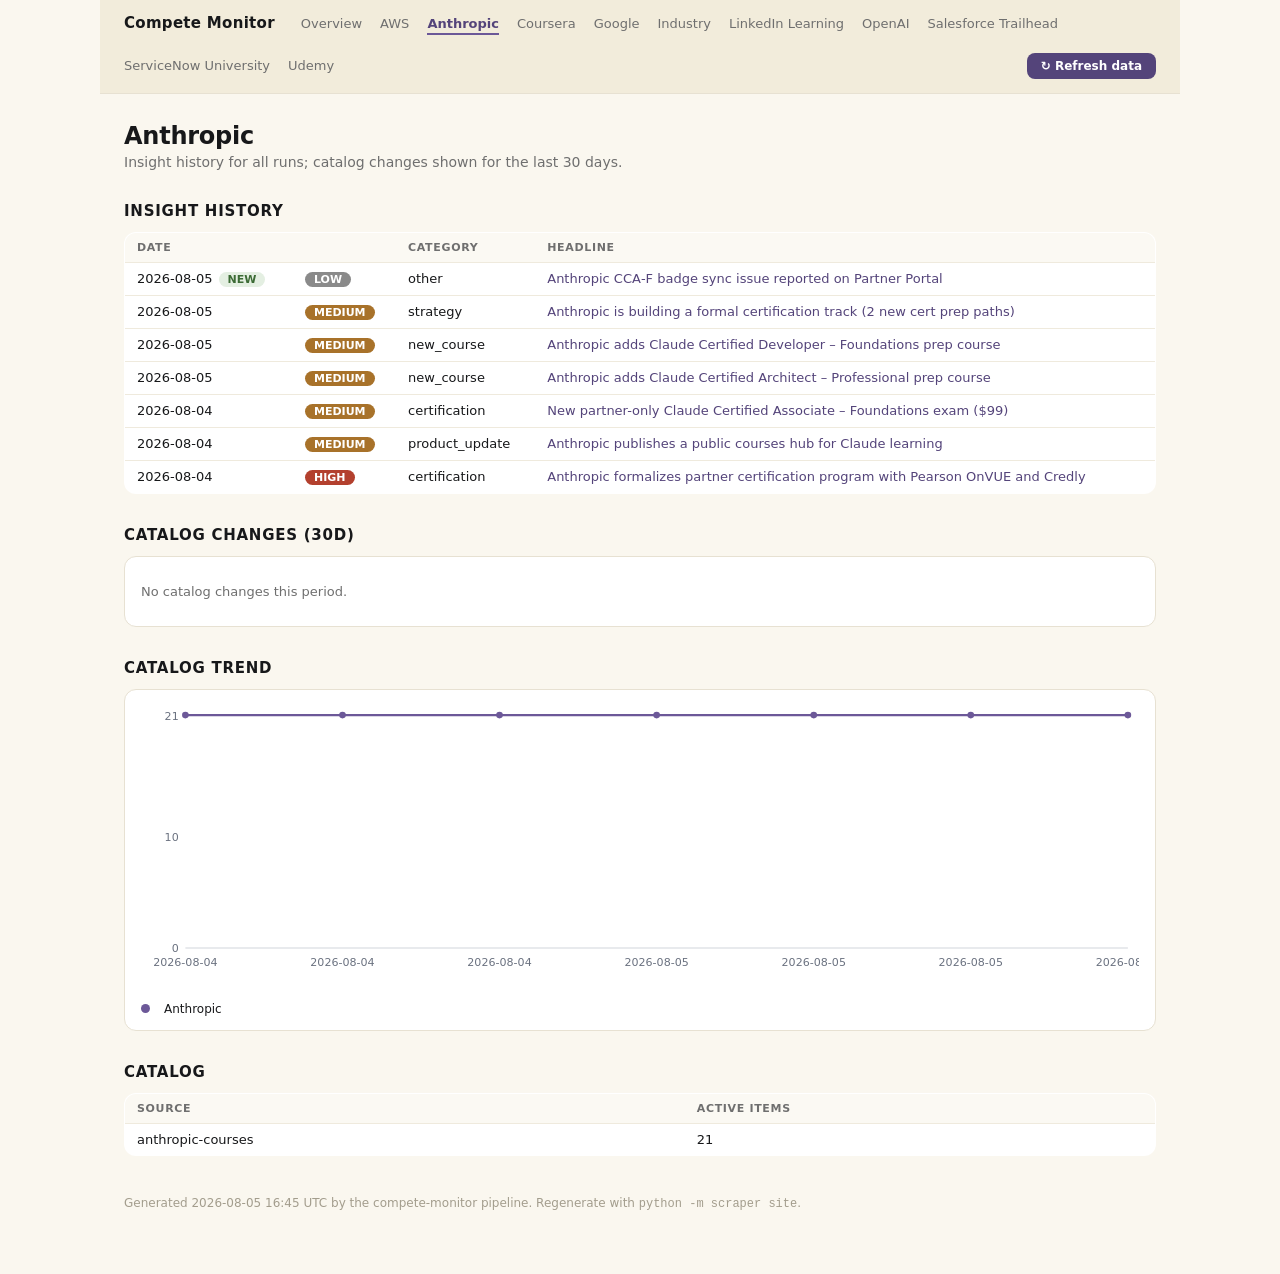
==== competitor-anthropic.html @ 308c20a5 "Dashboard update 2026-08-05T16:45Z" ====
<!doctype html>
<html lang="en">
<head>
<meta charset="utf-8">
<meta name="viewport" content="width=device-width, initial-scale=1">
<title>Anthropic — Compete Monitor</title>
<style>
  :root { color-scheme: light;
          --bg: #faf7ef; --band: #f2ecdb; --card: #ffffff;
          --line: #e7e1d2; --ink: #17181a; --muted: #6f6f6f;
          --teal: #6c5898; --teal-deep: #54447a; --teal-fill: #efecf6;
          --red: #b3402e; --amber: #a8722a; }
  * { box-sizing: border-box; }
  body { margin: 0; font-family: "Segoe UI", -apple-system, system-ui, sans-serif;
         background: var(--bg); color: var(--ink); }
  .wrap { max-width: 1080px; margin: 0 auto; padding: 0 24px 64px; }
  nav { background: var(--band); border-bottom: 1px solid var(--line);
        margin: 0 -24px 28px; padding: 14px 24px;
        display: flex; gap: 18px; flex-wrap: wrap; align-items: baseline; }
  nav .brand { color: var(--ink); font-weight: 700; font-size: 15px;
               letter-spacing: .02em; margin-right: 8px; text-decoration: none; }
  nav a { color: var(--muted); text-decoration: none; font-size: 13px; }
  nav a:hover { color: var(--teal-deep); }
  nav a.active { color: var(--teal-deep); border-bottom: 2px solid var(--teal);
                 padding-bottom: 2px; font-weight: 600; }
  nav .refresh { margin-left: auto; background: var(--teal-deep); color: #fff;
                 border: none; border-radius: 8px; padding: 6px 14px;
                 font-size: 12px; font-weight: 600; cursor: pointer;
                 text-decoration: none; }
  nav .refresh:hover { background: var(--teal); color: #fff; }
  nav button.refresh { font-family: inherit; }
  nav .refresh[disabled] { opacity: .75; cursor: default; }
  h1 { font-size: 24px; margin: 0 0 4px; letter-spacing: -.01em; }
  .sub { color: var(--muted); font-size: 14px; margin-bottom: 20px; }
  .summary { background: var(--card); border: 1px solid var(--line);
             border-left: 4px solid var(--teal); border-radius: 12px;
             padding: 14px 18px; font-size: 15px; line-height: 1.5; }
  .kpis { display: grid; grid-template-columns: repeat(auto-fit, minmax(150px,1fr));
          gap: 12px; margin: 20px 0 8px; }
  .kpi { background: var(--card); border: 1.5px solid var(--teal);
         border-radius: 12px; padding: 12px 16px; }
  .kpi .n { font-size: 24px; font-weight: 700; color: var(--teal);
            font-variant-numeric: tabular-nums; }
  .kpi .l { font-size: 11px; color: var(--muted); text-transform: uppercase;
            letter-spacing: .06em; }
  h2 { font-size: 15px; margin: 32px 0 12px; text-transform: uppercase;
       letter-spacing: .05em; }
  .cards { display: grid; grid-template-columns: repeat(auto-fill, minmax(320px,1fr));
           gap: 12px; }
  .card { background: var(--card); border: 1px solid var(--line);
          border-radius: 12px; padding: 14px 16px; }
  .card .meta { font-size: 12px; margin-bottom: 6px; }
  .badge { display: inline-block; border-radius: 10px; padding: 1px 9px;
           font-size: 11px; font-weight: 600; color: #fff; }
  .chip { display: inline-block; background: var(--teal-fill); border-radius: 10px;
          padding: 1px 9px; font-size: 11px; color: var(--teal-deep);
          margin-left: 6px; }
  .chip.new { background: #e4efe2; color: #3c6b35; font-weight: 700; }
  .card h3 { font-size: 15px; margin: 0 0 6px; }
  .card h3 a, td a, .comp-block a { color: var(--teal-deep); text-decoration: none; }
  .card p { font-size: 13px; color: #444; margin: 0; line-height: 1.45; }
  .card p + p { margin-top: 6px; }
  .card p strong { color: var(--ink); }
  .filters { display: flex; gap: 10px; flex-wrap: wrap; align-items: center;
             margin: 0 0 10px; font-size: 13px; }
  .filters select, .filters input { font: inherit; font-size: 13px;
             padding: 4px 8px; border: 1px solid var(--line);
             border-radius: 8px; background: var(--card); color: var(--ink); }
  .filters label { color: var(--muted); display: flex; gap: 6px;
                   align-items: center; }
  table { width: 100%; border-collapse: collapse; background: var(--card);
          border: 1px solid var(--line); border-radius: 12px; overflow: hidden;
          font-size: 13px; }
  th, td { text-align: left; padding: 8px 12px; border-bottom: 1px solid #efeadd;
           vertical-align: top; }
  th { background: #fbf9f3; font-size: 11px; color: var(--muted);
       text-transform: uppercase; letter-spacing: .06em; }
  tr:last-child td { border-bottom: none; }
  .comp-block { background: var(--card); border: 1px solid var(--line);
                border-radius: 12px; padding: 14px 16px; margin-bottom: 12px; }
  .comp-block h3 { margin: 0 0 8px; font-size: 15px; }
  .comp-block ul { margin: 6px 0; padding-left: 20px; font-size: 13px;
                   line-height: 1.6; }
  .muted { color: var(--muted); font-size: 13px; }
  .removed { color: var(--red); }
  .chart { background: var(--card); border: 1px solid var(--line);
           border-radius: 12px; padding: 14px 16px; margin-bottom: 12px; }
  .legend { font-size: 12px; margin-top: 6px; }
  .legend span { margin-right: 14px; }
  .dot { display: inline-block; width: 9px; height: 9px; border-radius: 5px;
         margin-right: 4px; }
  footer { margin-top: 40px; color: #a39d8d; font-size: 12px; }
</style>
</head>
<body>
<div class="wrap"><nav><a class="brand" href="index.html">Compete Monitor</a><a href="index.html">Overview</a><a href="competitor-aws.html">AWS</a><a href="competitor-anthropic.html" class="active">Anthropic</a><a href="competitor-coursera.html">Coursera</a><a href="competitor-google.html">Google</a><a href="competitor-industry.html">Industry</a><a href="competitor-linkedin-learning.html">LinkedIn Learning</a><a href="competitor-openai.html">OpenAI</a><a href="competitor-salesforce-trailhead.html">Salesforce Trailhead</a><a href="competitor-servicenow-university.html">ServiceNow University</a><a href="competitor-udemy.html">Udemy</a><a class="refresh" href="https://github.com/amyge0510/ASN-Compete-Dashboard/actions/workflows/monitor.yml" target="_blank" rel="noopener" title="Runs a fresh check (takes ~15 minutes); refresh this page afterwards">&#8635; Refresh data</a></nav>
<h1>Anthropic</h1><div class="sub">Insight history for all runs; catalog changes shown for the last 30 days.</div><h2>Insight history</h2><table><tr><th>Date</th><th></th><th>Category</th><th>Headline</th></tr><tr data-competitor="Anthropic" data-category="other" data-sig="low" data-date="2026-08-05"><td>2026-08-05<span class="chip new">NEW</span></td><td><span class="badge" style="background:#8a8a8a">LOW</span></td><td>other</td><td><a href="https://www.reddit.com/r/ClaudeAI/comments/1veldpi/ccaf_badge_available_but_certificatestatus_not/">Anthropic CCA‑F badge sync issue reported on Partner Portal</a></td></tr><tr data-competitor="Anthropic" data-category="strategy" data-sig="medium" data-date="2026-08-05"><td>2026-08-05</td><td><span class="badge" style="background:#a8722a">MEDIUM</span></td><td>strategy</td><td><a href="https://anthropic-partners.skilljar.com/">Anthropic is building a formal certification track (2 new cert prep paths)</a></td></tr><tr data-competitor="Anthropic" data-category="new_course" data-sig="medium" data-date="2026-08-05"><td>2026-08-05</td><td><span class="badge" style="background:#a8722a">MEDIUM</span></td><td>new_course</td><td><a href="https://anthropic-partners.skilljar.com/path/claude-certified-developer-foundations">Anthropic adds Claude Certified Developer – Foundations prep course</a></td></tr><tr data-competitor="Anthropic" data-category="new_course" data-sig="medium" data-date="2026-08-05"><td>2026-08-05</td><td><span class="badge" style="background:#a8722a">MEDIUM</span></td><td>new_course</td><td><a href="https://anthropic-partners.skilljar.com/path/claude-certified-architect-professional">Anthropic adds Claude Certified Architect – Professional prep course</a></td></tr><tr data-competitor="Anthropic" data-category="certification" data-sig="medium" data-date="2026-08-04"><td>2026-08-04</td><td><span class="badge" style="background:#a8722a">MEDIUM</span></td><td>certification</td><td><a href="https://anthropic-partners.skilljar.com/claude-certified-associate-foundations-certification">New partner-only Claude Certified Associate – Foundations exam ($99)</a></td></tr><tr data-competitor="Anthropic" data-category="product_update" data-sig="medium" data-date="2026-08-04"><td>2026-08-04</td><td><span class="badge" style="background:#a8722a">MEDIUM</span></td><td>product_update</td><td><a href="https://claude.com/resources/courses">Anthropic publishes a public courses hub for Claude learning</a></td></tr><tr data-competitor="Anthropic" data-category="certification" data-sig="high" data-date="2026-08-04"><td>2026-08-04</td><td><span class="badge" style="background:#b3402e">HIGH</span></td><td>certification</td><td><a href="https://anthropic-partners.skilljar.com/page/faq-certifications">Anthropic formalizes partner certification program with Pearson OnVUE and Credly</a></td></tr></table><h2>Catalog changes (30d)</h2><div class="comp-block"><p class="muted">No catalog changes this period.</p></div><h2>Catalog trend</h2><div class="chart"><svg viewBox="0 0 900 260" width="100%" role="img"><line x1="40" y1="220" x2="890" y2="220" stroke="#d1d5db"/><text x="34" y="224.0" font-size="10" fill="#6b7280" text-anchor="end">0</text><text x="34" y="124.0" font-size="10" fill="#6b7280" text-anchor="end">10</text><text x="34" y="14.0" font-size="10" fill="#6b7280" text-anchor="end">21</text><polyline points="40.0,10.0 181.7,10.0 323.3,10.0 465.0,10.0 606.7,10.0 748.3,10.0 890.0,10.0" fill="none" stroke="#6c5898" stroke-width="2"/><circle cx="40.0" cy="10.0" r="3" fill="#6c5898"/><circle cx="181.7" cy="10.0" r="3" fill="#6c5898"/><circle cx="323.3" cy="10.0" r="3" fill="#6c5898"/><circle cx="465.0" cy="10.0" r="3" fill="#6c5898"/><circle cx="606.7" cy="10.0" r="3" fill="#6c5898"/><circle cx="748.3" cy="10.0" r="3" fill="#6c5898"/><circle cx="890.0" cy="10.0" r="3" fill="#6c5898"/><text x="40.0" y="236" font-size="10" fill="#6b7280" text-anchor="middle">2026-08-04</text><text x="181.7" y="236" font-size="10" fill="#6b7280" text-anchor="middle">2026-08-04</text><text x="323.3" y="236" font-size="10" fill="#6b7280" text-anchor="middle">2026-08-04</text><text x="465.0" y="236" font-size="10" fill="#6b7280" text-anchor="middle">2026-08-05</text><text x="606.7" y="236" font-size="10" fill="#6b7280" text-anchor="middle">2026-08-05</text><text x="748.3" y="236" font-size="10" fill="#6b7280" text-anchor="middle">2026-08-05</text><text x="890.0" y="236" font-size="10" fill="#6b7280" text-anchor="middle">2026-08-05</text></svg><div class="legend"><span><span class="dot" style="background:#6c5898"></span>Anthropic</span></div></div><h2>Catalog</h2><table><tr><th>Source</th><th>Active items</th></tr><tr><td>anthropic-courses</td><td>21</td></tr></table>
<footer>Generated 2026-08-05 16:45 UTC by the compete-monitor pipeline. Regenerate with <code>python -m scraper site</code>.</footer></div>
</body>
</html>
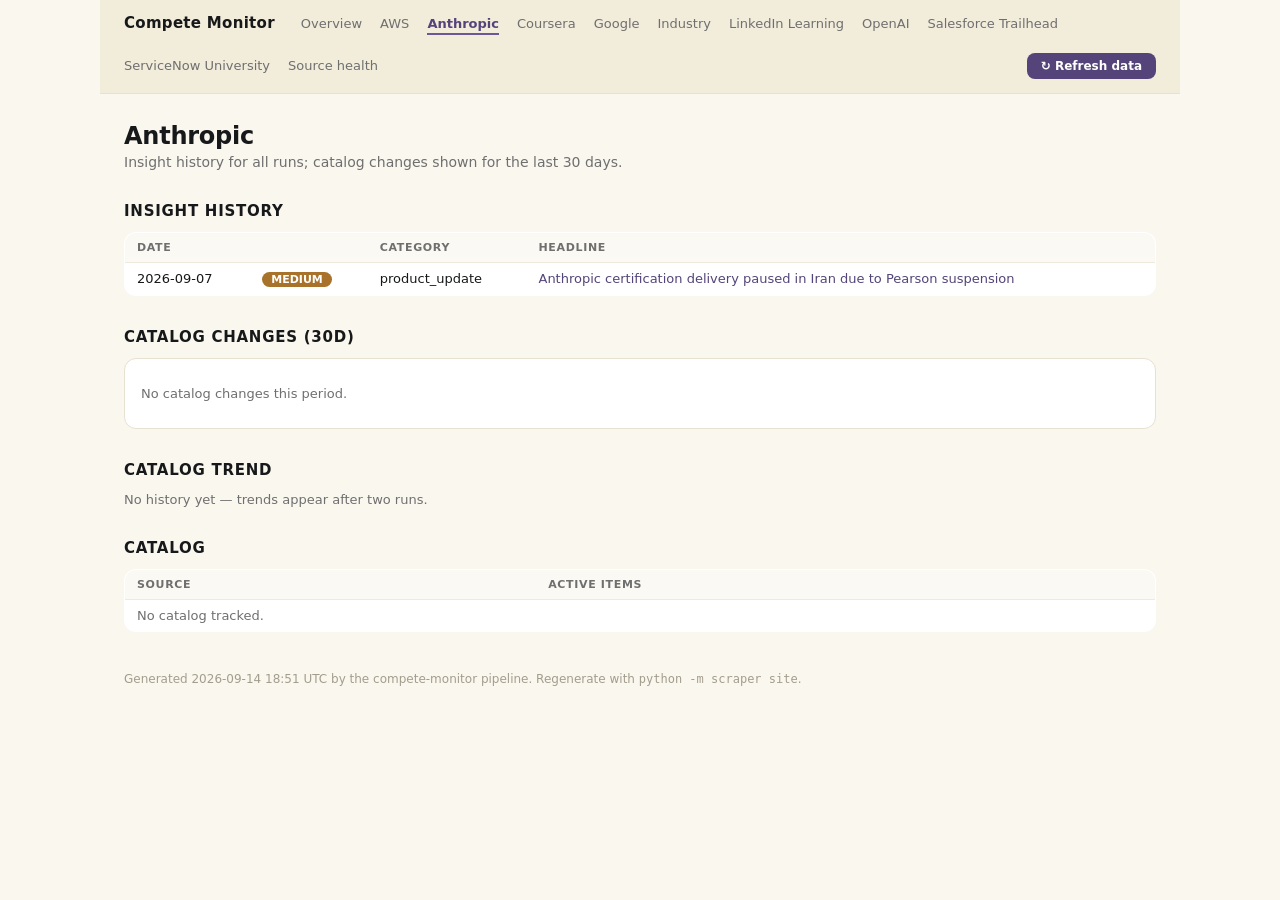
==== commit 554260fa: "Dashboard update 2026-09-14T18:51Z" ====
--- a/competitor-anthropic.html
+++ b/competitor-anthropic.html
@@ -93,8 +93,8 @@
 </style>
 </head>
 <body>
-<div class="wrap"><nav><a class="brand" href="index.html">Compete Monitor</a><a href="index.html">Overview</a><a href="competitor-aws.html">AWS</a><a href="competitor-anthropic.html" class="active">Anthropic</a><a href="competitor-coursera.html">Coursera</a><a href="competitor-google.html">Google</a><a href="competitor-industry.html">Industry</a><a href="competitor-linkedin-learning.html">LinkedIn Learning</a><a href="competitor-openai.html">OpenAI</a><a href="competitor-salesforce-trailhead.html">Salesforce Trailhead</a><a href="competitor-servicenow-university.html">ServiceNow University</a><a href="competitor-udemy.html">Udemy</a><a class="refresh" href="https://github.com/amyge0510/ASN-Compete-Dashboard/actions/workflows/monitor.yml" target="_blank" rel="noopener" title="Runs a fresh check (takes ~15 minutes); refresh this page afterwards">&#8635; Refresh data</a></nav>
-<h1>Anthropic</h1><div class="sub">Insight history for all runs; catalog changes shown for the last 30 days.</div><h2>Insight history</h2><table><tr><th>Date</th><th></th><th>Category</th><th>Headline</th></tr><tr data-competitor="Anthropic" data-category="other" data-sig="low" data-date="2026-08-05"><td>2026-08-05<span class="chip new">NEW</span></td><td><span class="badge" style="background:#8a8a8a">LOW</span></td><td>other</td><td><a href="https://www.reddit.com/r/ClaudeAI/comments/1veldpi/ccaf_badge_available_but_certificatestatus_not/">Anthropic CCA‑F badge sync issue reported on Partner Portal</a></td></tr><tr data-competitor="Anthropic" data-category="strategy" data-sig="medium" data-date="2026-08-05"><td>2026-08-05</td><td><span class="badge" style="background:#a8722a">MEDIUM</span></td><td>strategy</td><td><a href="https://anthropic-partners.skilljar.com/">Anthropic is building a formal certification track (2 new cert prep paths)</a></td></tr><tr data-competitor="Anthropic" data-category="new_course" data-sig="medium" data-date="2026-08-05"><td>2026-08-05</td><td><span class="badge" style="background:#a8722a">MEDIUM</span></td><td>new_course</td><td><a href="https://anthropic-partners.skilljar.com/path/claude-certified-developer-foundations">Anthropic adds Claude Certified Developer – Foundations prep course</a></td></tr><tr data-competitor="Anthropic" data-category="new_course" data-sig="medium" data-date="2026-08-05"><td>2026-08-05</td><td><span class="badge" style="background:#a8722a">MEDIUM</span></td><td>new_course</td><td><a href="https://anthropic-partners.skilljar.com/path/claude-certified-architect-professional">Anthropic adds Claude Certified Architect – Professional prep course</a></td></tr><tr data-competitor="Anthropic" data-category="certification" data-sig="medium" data-date="2026-08-04"><td>2026-08-04</td><td><span class="badge" style="background:#a8722a">MEDIUM</span></td><td>certification</td><td><a href="https://anthropic-partners.skilljar.com/claude-certified-associate-foundations-certification">New partner-only Claude Certified Associate – Foundations exam ($99)</a></td></tr><tr data-competitor="Anthropic" data-category="product_update" data-sig="medium" data-date="2026-08-04"><td>2026-08-04</td><td><span class="badge" style="background:#a8722a">MEDIUM</span></td><td>product_update</td><td><a href="https://claude.com/resources/courses">Anthropic publishes a public courses hub for Claude learning</a></td></tr><tr data-competitor="Anthropic" data-category="certification" data-sig="high" data-date="2026-08-04"><td>2026-08-04</td><td><span class="badge" style="background:#b3402e">HIGH</span></td><td>certification</td><td><a href="https://anthropic-partners.skilljar.com/page/faq-certifications">Anthropic formalizes partner certification program with Pearson OnVUE and Credly</a></td></tr></table><h2>Catalog changes (30d)</h2><div class="comp-block"><p class="muted">No catalog changes this period.</p></div><h2>Catalog trend</h2><div class="chart"><svg viewBox="0 0 900 260" width="100%" role="img"><line x1="40" y1="220" x2="890" y2="220" stroke="#d1d5db"/><text x="34" y="224.0" font-size="10" fill="#6b7280" text-anchor="end">0</text><text x="34" y="124.0" font-size="10" fill="#6b7280" text-anchor="end">10</text><text x="34" y="14.0" font-size="10" fill="#6b7280" text-anchor="end">21</text><polyline points="40.0,10.0 181.7,10.0 323.3,10.0 465.0,10.0 606.7,10.0 748.3,10.0 890.0,10.0" fill="none" stroke="#6c5898" stroke-width="2"/><circle cx="40.0" cy="10.0" r="3" fill="#6c5898"/><circle cx="181.7" cy="10.0" r="3" fill="#6c5898"/><circle cx="323.3" cy="10.0" r="3" fill="#6c5898"/><circle cx="465.0" cy="10.0" r="3" fill="#6c5898"/><circle cx="606.7" cy="10.0" r="3" fill="#6c5898"/><circle cx="748.3" cy="10.0" r="3" fill="#6c5898"/><circle cx="890.0" cy="10.0" r="3" fill="#6c5898"/><text x="40.0" y="236" font-size="10" fill="#6b7280" text-anchor="middle">2026-08-04</text><text x="181.7" y="236" font-size="10" fill="#6b7280" text-anchor="middle">2026-08-04</text><text x="323.3" y="236" font-size="10" fill="#6b7280" text-anchor="middle">2026-08-04</text><text x="465.0" y="236" font-size="10" fill="#6b7280" text-anchor="middle">2026-08-05</text><text x="606.7" y="236" font-size="10" fill="#6b7280" text-anchor="middle">2026-08-05</text><text x="748.3" y="236" font-size="10" fill="#6b7280" text-anchor="middle">2026-08-05</text><text x="890.0" y="236" font-size="10" fill="#6b7280" text-anchor="middle">2026-08-05</text></svg><div class="legend"><span><span class="dot" style="background:#6c5898"></span>Anthropic</span></div></div><h2>Catalog</h2><table><tr><th>Source</th><th>Active items</th></tr><tr><td>anthropic-courses</td><td>21</td></tr></table>
-<footer>Generated 2026-08-05 16:45 UTC by the compete-monitor pipeline. Regenerate with <code>python -m scraper site</code>.</footer></div>
+<div class="wrap"><nav><a class="brand" href="index.html">Compete Monitor</a><a href="index.html">Overview</a><a href="competitor-aws.html">AWS</a><a href="competitor-anthropic.html" class="active">Anthropic</a><a href="competitor-coursera.html">Coursera</a><a href="competitor-google.html">Google</a><a href="competitor-industry.html">Industry</a><a href="competitor-linkedin-learning.html">LinkedIn Learning</a><a href="competitor-openai.html">OpenAI</a><a href="competitor-salesforce-trailhead.html">Salesforce Trailhead</a><a href="competitor-servicenow-university.html">ServiceNow University</a><a href="sources.html">Source health</a><a class="refresh" href="https://github.com/amyge0510/ASN-Compete-Dashboard/actions/workflows/monitor.yml" target="_blank" rel="noopener" title="Runs a fresh check (takes ~15 minutes); refresh this page afterwards">&#8635; Refresh data</a></nav>
+<h1>Anthropic</h1><div class="sub">Insight history for all runs; catalog changes shown for the last 30 days.</div><h2>Insight history</h2><table><tr><th>Date</th><th></th><th>Category</th><th>Headline</th></tr><tr data-competitor="Anthropic" data-category="product_update" data-sig="medium" data-date="2026-09-07"><td>2026-09-07</td><td><span class="badge" style="background:#a8722a">MEDIUM</span></td><td>product_update</td><td><a href="https://anthropic-partners.skilljar.com/page/faq-certifications">Anthropic certification delivery paused in Iran due to Pearson suspension</a></td></tr></table><h2>Catalog changes (30d)</h2><div class="comp-block"><p class="muted">No catalog changes this period.</p></div><h2>Catalog trend</h2><p class="muted">No history yet — trends appear after two runs.</p><h2>Catalog</h2><table><tr><th>Source</th><th>Active items</th></tr><tr><td colspan="2" class="muted">No catalog tracked.</td></tr></table>
+<footer>Generated 2026-09-14 18:51 UTC by the compete-monitor pipeline. Regenerate with <code>python -m scraper site</code>.</footer></div>
 </body>
 </html>
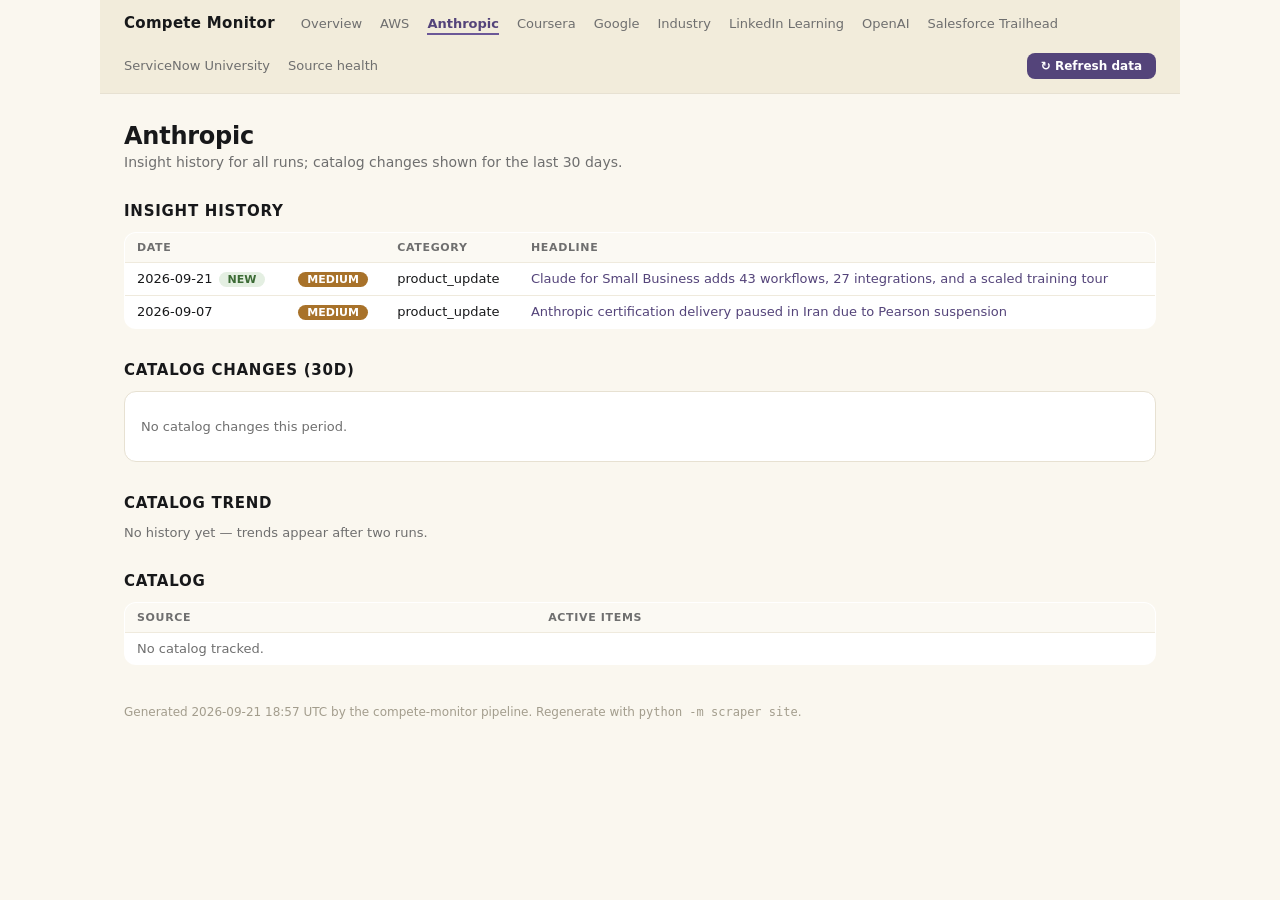
==== commit 2d4d2520: "Dashboard update 2026-09-21T18:57Z" ====
--- a/competitor-anthropic.html
+++ b/competitor-anthropic.html
@@ -94,7 +94,7 @@
 </head>
 <body>
 <div class="wrap"><nav><a class="brand" href="index.html">Compete Monitor</a><a href="index.html">Overview</a><a href="competitor-aws.html">AWS</a><a href="competitor-anthropic.html" class="active">Anthropic</a><a href="competitor-coursera.html">Coursera</a><a href="competitor-google.html">Google</a><a href="competitor-industry.html">Industry</a><a href="competitor-linkedin-learning.html">LinkedIn Learning</a><a href="competitor-openai.html">OpenAI</a><a href="competitor-salesforce-trailhead.html">Salesforce Trailhead</a><a href="competitor-servicenow-university.html">ServiceNow University</a><a href="sources.html">Source health</a><a class="refresh" href="https://github.com/amyge0510/ASN-Compete-Dashboard/actions/workflows/monitor.yml" target="_blank" rel="noopener" title="Runs a fresh check (takes ~15 minutes); refresh this page afterwards">&#8635; Refresh data</a></nav>
-<h1>Anthropic</h1><div class="sub">Insight history for all runs; catalog changes shown for the last 30 days.</div><h2>Insight history</h2><table><tr><th>Date</th><th></th><th>Category</th><th>Headline</th></tr><tr data-competitor="Anthropic" data-category="product_update" data-sig="medium" data-date="2026-09-07"><td>2026-09-07</td><td><span class="badge" style="background:#a8722a">MEDIUM</span></td><td>product_update</td><td><a href="https://anthropic-partners.skilljar.com/page/faq-certifications">Anthropic certification delivery paused in Iran due to Pearson suspension</a></td></tr></table><h2>Catalog changes (30d)</h2><div class="comp-block"><p class="muted">No catalog changes this period.</p></div><h2>Catalog trend</h2><p class="muted">No history yet — trends appear after two runs.</p><h2>Catalog</h2><table><tr><th>Source</th><th>Active items</th></tr><tr><td colspan="2" class="muted">No catalog tracked.</td></tr></table>
-<footer>Generated 2026-09-14 18:51 UTC by the compete-monitor pipeline. Regenerate with <code>python -m scraper site</code>.</footer></div>
+<h1>Anthropic</h1><div class="sub">Insight history for all runs; catalog changes shown for the last 30 days.</div><h2>Insight history</h2><table><tr><th>Date</th><th></th><th>Category</th><th>Headline</th></tr><tr data-competitor="Anthropic" data-category="product_update" data-sig="medium" data-date="2026-09-21"><td>2026-09-21<span class="chip new">NEW</span></td><td><span class="badge" style="background:#a8722a">MEDIUM</span></td><td>product_update</td><td><a href="https://claude.com/blog/claude-for-small-business-launches-new-workflows-integrations-and-training-programs">Claude for Small Business adds 43 workflows, 27 integrations, and a scaled training tour</a></td></tr><tr data-competitor="Anthropic" data-category="product_update" data-sig="medium" data-date="2026-09-07"><td>2026-09-07</td><td><span class="badge" style="background:#a8722a">MEDIUM</span></td><td>product_update</td><td><a href="https://anthropic-partners.skilljar.com/page/faq-certifications">Anthropic certification delivery paused in Iran due to Pearson suspension</a></td></tr></table><h2>Catalog changes (30d)</h2><div class="comp-block"><p class="muted">No catalog changes this period.</p></div><h2>Catalog trend</h2><p class="muted">No history yet — trends appear after two runs.</p><h2>Catalog</h2><table><tr><th>Source</th><th>Active items</th></tr><tr><td colspan="2" class="muted">No catalog tracked.</td></tr></table>
+<footer>Generated 2026-09-21 18:57 UTC by the compete-monitor pipeline. Regenerate with <code>python -m scraper site</code>.</footer></div>
 </body>
 </html>
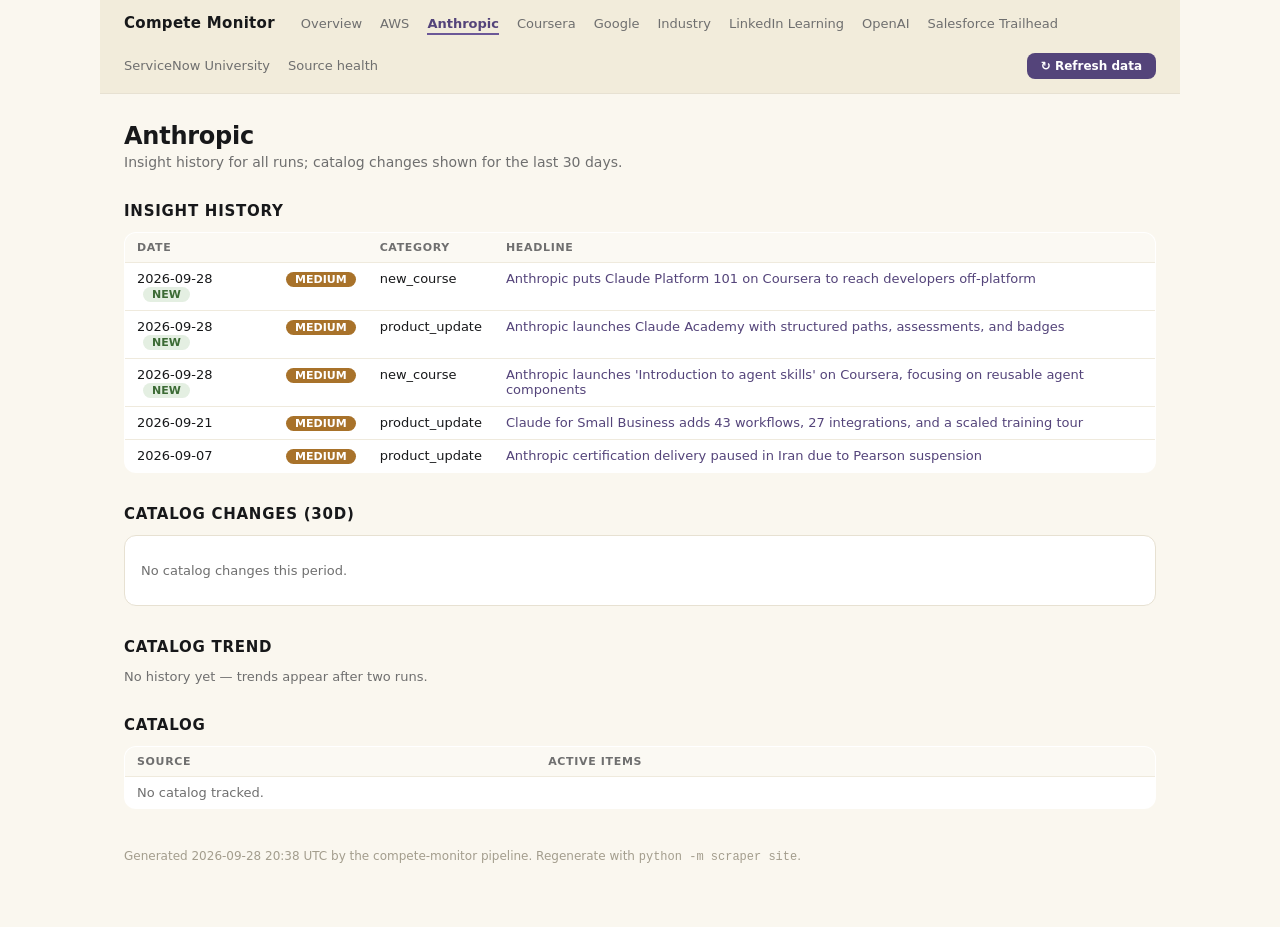
==== commit 2920d0a2: "Dashboard update 2026-09-28T20:38Z" ====
--- a/competitor-anthropic.html
+++ b/competitor-anthropic.html
@@ -94,7 +94,7 @@
 </head>
 <body>
 <div class="wrap"><nav><a class="brand" href="index.html">Compete Monitor</a><a href="index.html">Overview</a><a href="competitor-aws.html">AWS</a><a href="competitor-anthropic.html" class="active">Anthropic</a><a href="competitor-coursera.html">Coursera</a><a href="competitor-google.html">Google</a><a href="competitor-industry.html">Industry</a><a href="competitor-linkedin-learning.html">LinkedIn Learning</a><a href="competitor-openai.html">OpenAI</a><a href="competitor-salesforce-trailhead.html">Salesforce Trailhead</a><a href="competitor-servicenow-university.html">ServiceNow University</a><a href="sources.html">Source health</a><a class="refresh" href="https://github.com/amyge0510/ASN-Compete-Dashboard/actions/workflows/monitor.yml" target="_blank" rel="noopener" title="Runs a fresh check (takes ~15 minutes); refresh this page afterwards">&#8635; Refresh data</a></nav>
-<h1>Anthropic</h1><div class="sub">Insight history for all runs; catalog changes shown for the last 30 days.</div><h2>Insight history</h2><table><tr><th>Date</th><th></th><th>Category</th><th>Headline</th></tr><tr data-competitor="Anthropic" data-category="product_update" data-sig="medium" data-date="2026-09-21"><td>2026-09-21<span class="chip new">NEW</span></td><td><span class="badge" style="background:#a8722a">MEDIUM</span></td><td>product_update</td><td><a href="https://claude.com/blog/claude-for-small-business-launches-new-workflows-integrations-and-training-programs">Claude for Small Business adds 43 workflows, 27 integrations, and a scaled training tour</a></td></tr><tr data-competitor="Anthropic" data-category="product_update" data-sig="medium" data-date="2026-09-07"><td>2026-09-07</td><td><span class="badge" style="background:#a8722a">MEDIUM</span></td><td>product_update</td><td><a href="https://anthropic-partners.skilljar.com/page/faq-certifications">Anthropic certification delivery paused in Iran due to Pearson suspension</a></td></tr></table><h2>Catalog changes (30d)</h2><div class="comp-block"><p class="muted">No catalog changes this period.</p></div><h2>Catalog trend</h2><p class="muted">No history yet — trends appear after two runs.</p><h2>Catalog</h2><table><tr><th>Source</th><th>Active items</th></tr><tr><td colspan="2" class="muted">No catalog tracked.</td></tr></table>
-<footer>Generated 2026-09-21 18:57 UTC by the compete-monitor pipeline. Regenerate with <code>python -m scraper site</code>.</footer></div>
+<h1>Anthropic</h1><div class="sub">Insight history for all runs; catalog changes shown for the last 30 days.</div><h2>Insight history</h2><table><tr><th>Date</th><th></th><th>Category</th><th>Headline</th></tr><tr data-competitor="Anthropic" data-category="new_course" data-sig="medium" data-date="2026-09-28"><td>2026-09-28<span class="chip new">NEW</span></td><td><span class="badge" style="background:#a8722a">MEDIUM</span></td><td>new_course</td><td><a href="https://www.coursera.org/learn/claude-platform-101">Anthropic puts Claude Platform 101 on Coursera to reach developers off‑platform</a></td></tr><tr data-competitor="Anthropic" data-category="product_update" data-sig="medium" data-date="2026-09-28"><td>2026-09-28<span class="chip new">NEW</span></td><td><span class="badge" style="background:#a8722a">MEDIUM</span></td><td>product_update</td><td><a href="https://academy.claude.com/courses">Anthropic launches Claude Academy with structured paths, assessments, and badges</a></td></tr><tr data-competitor="Anthropic" data-category="new_course" data-sig="medium" data-date="2026-09-28"><td>2026-09-28<span class="chip new">NEW</span></td><td><span class="badge" style="background:#a8722a">MEDIUM</span></td><td>new_course</td><td><a href="https://www.coursera.org/learn/introduction-to-agent-skills">Anthropic launches &#x27;Introduction to agent skills&#x27; on Coursera, focusing on reusable agent components</a></td></tr><tr data-competitor="Anthropic" data-category="product_update" data-sig="medium" data-date="2026-09-21"><td>2026-09-21</td><td><span class="badge" style="background:#a8722a">MEDIUM</span></td><td>product_update</td><td><a href="https://claude.com/blog/claude-for-small-business-launches-new-workflows-integrations-and-training-programs">Claude for Small Business adds 43 workflows, 27 integrations, and a scaled training tour</a></td></tr><tr data-competitor="Anthropic" data-category="product_update" data-sig="medium" data-date="2026-09-07"><td>2026-09-07</td><td><span class="badge" style="background:#a8722a">MEDIUM</span></td><td>product_update</td><td><a href="https://anthropic-partners.skilljar.com/page/faq-certifications">Anthropic certification delivery paused in Iran due to Pearson suspension</a></td></tr></table><h2>Catalog changes (30d)</h2><div class="comp-block"><p class="muted">No catalog changes this period.</p></div><h2>Catalog trend</h2><p class="muted">No history yet — trends appear after two runs.</p><h2>Catalog</h2><table><tr><th>Source</th><th>Active items</th></tr><tr><td colspan="2" class="muted">No catalog tracked.</td></tr></table>
+<footer>Generated 2026-09-28 20:38 UTC by the compete-monitor pipeline. Regenerate with <code>python -m scraper site</code>.</footer></div>
 </body>
 </html>
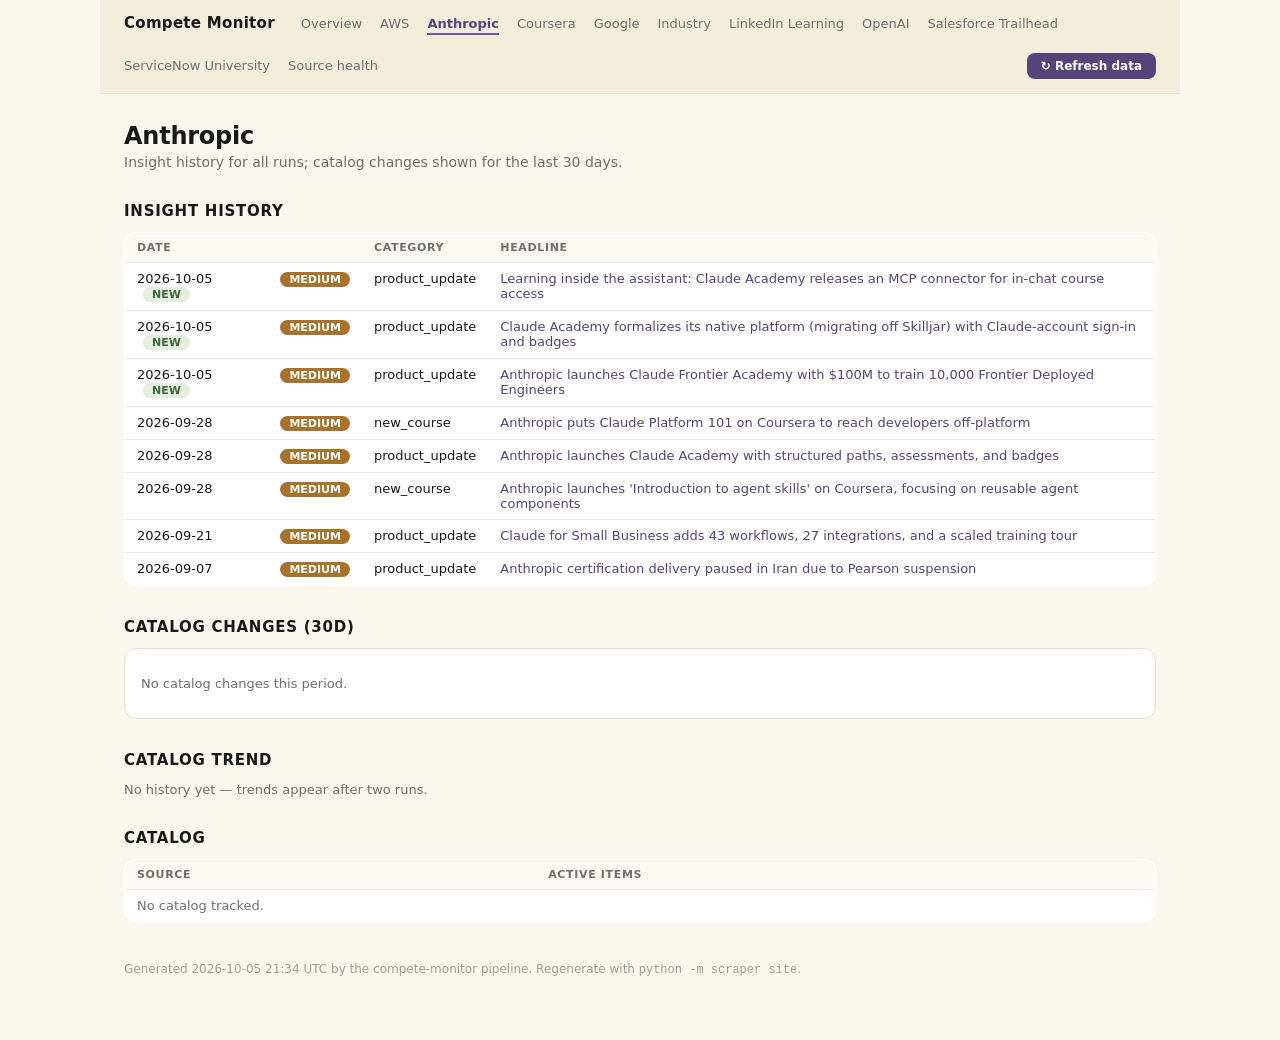
==== commit fd801922: "Dashboard update 2026-10-05T21:35Z" ====
--- a/competitor-anthropic.html
+++ b/competitor-anthropic.html
@@ -94,7 +94,7 @@
 </head>
 <body>
 <div class="wrap"><nav><a class="brand" href="index.html">Compete Monitor</a><a href="index.html">Overview</a><a href="competitor-aws.html">AWS</a><a href="competitor-anthropic.html" class="active">Anthropic</a><a href="competitor-coursera.html">Coursera</a><a href="competitor-google.html">Google</a><a href="competitor-industry.html">Industry</a><a href="competitor-linkedin-learning.html">LinkedIn Learning</a><a href="competitor-openai.html">OpenAI</a><a href="competitor-salesforce-trailhead.html">Salesforce Trailhead</a><a href="competitor-servicenow-university.html">ServiceNow University</a><a href="sources.html">Source health</a><a class="refresh" href="https://github.com/amyge0510/ASN-Compete-Dashboard/actions/workflows/monitor.yml" target="_blank" rel="noopener" title="Runs a fresh check (takes ~15 minutes); refresh this page afterwards">&#8635; Refresh data</a></nav>
-<h1>Anthropic</h1><div class="sub">Insight history for all runs; catalog changes shown for the last 30 days.</div><h2>Insight history</h2><table><tr><th>Date</th><th></th><th>Category</th><th>Headline</th></tr><tr data-competitor="Anthropic" data-category="new_course" data-sig="medium" data-date="2026-09-28"><td>2026-09-28<span class="chip new">NEW</span></td><td><span class="badge" style="background:#a8722a">MEDIUM</span></td><td>new_course</td><td><a href="https://www.coursera.org/learn/claude-platform-101">Anthropic puts Claude Platform 101 on Coursera to reach developers off‑platform</a></td></tr><tr data-competitor="Anthropic" data-category="product_update" data-sig="medium" data-date="2026-09-28"><td>2026-09-28<span class="chip new">NEW</span></td><td><span class="badge" style="background:#a8722a">MEDIUM</span></td><td>product_update</td><td><a href="https://academy.claude.com/courses">Anthropic launches Claude Academy with structured paths, assessments, and badges</a></td></tr><tr data-competitor="Anthropic" data-category="new_course" data-sig="medium" data-date="2026-09-28"><td>2026-09-28<span class="chip new">NEW</span></td><td><span class="badge" style="background:#a8722a">MEDIUM</span></td><td>new_course</td><td><a href="https://www.coursera.org/learn/introduction-to-agent-skills">Anthropic launches &#x27;Introduction to agent skills&#x27; on Coursera, focusing on reusable agent components</a></td></tr><tr data-competitor="Anthropic" data-category="product_update" data-sig="medium" data-date="2026-09-21"><td>2026-09-21</td><td><span class="badge" style="background:#a8722a">MEDIUM</span></td><td>product_update</td><td><a href="https://claude.com/blog/claude-for-small-business-launches-new-workflows-integrations-and-training-programs">Claude for Small Business adds 43 workflows, 27 integrations, and a scaled training tour</a></td></tr><tr data-competitor="Anthropic" data-category="product_update" data-sig="medium" data-date="2026-09-07"><td>2026-09-07</td><td><span class="badge" style="background:#a8722a">MEDIUM</span></td><td>product_update</td><td><a href="https://anthropic-partners.skilljar.com/page/faq-certifications">Anthropic certification delivery paused in Iran due to Pearson suspension</a></td></tr></table><h2>Catalog changes (30d)</h2><div class="comp-block"><p class="muted">No catalog changes this period.</p></div><h2>Catalog trend</h2><p class="muted">No history yet — trends appear after two runs.</p><h2>Catalog</h2><table><tr><th>Source</th><th>Active items</th></tr><tr><td colspan="2" class="muted">No catalog tracked.</td></tr></table>
-<footer>Generated 2026-09-28 20:38 UTC by the compete-monitor pipeline. Regenerate with <code>python -m scraper site</code>.</footer></div>
+<h1>Anthropic</h1><div class="sub">Insight history for all runs; catalog changes shown for the last 30 days.</div><h2>Insight history</h2><table><tr><th>Date</th><th></th><th>Category</th><th>Headline</th></tr><tr data-competitor="Anthropic" data-category="product_update" data-sig="medium" data-date="2026-10-05"><td>2026-10-05<span class="chip new">NEW</span></td><td><span class="badge" style="background:#a8722a">MEDIUM</span></td><td>product_update</td><td><a href="https://academy.claude.com/help/mcp">Learning inside the assistant: Claude Academy releases an MCP connector for in‑chat course access</a></td></tr><tr data-competitor="Anthropic" data-category="product_update" data-sig="medium" data-date="2026-10-05"><td>2026-10-05<span class="chip new">NEW</span></td><td><span class="badge" style="background:#a8722a">MEDIUM</span></td><td>product_update</td><td><a href="https://academy.claude.com/help/faq">Claude Academy formalizes its native platform (migrating off Skilljar) with Claude‑account sign‑in and badges</a></td></tr><tr data-competitor="Anthropic" data-category="product_update" data-sig="medium" data-date="2026-10-05"><td>2026-10-05<span class="chip new">NEW</span></td><td><span class="badge" style="background:#a8722a">MEDIUM</span></td><td>product_update</td><td><a href="https://www.anthropic.com/news/claude-frontier-academy">Anthropic launches Claude Frontier Academy with $100M to train 10,000 Frontier Deployed Engineers</a></td></tr><tr data-competitor="Anthropic" data-category="new_course" data-sig="medium" data-date="2026-09-28"><td>2026-09-28</td><td><span class="badge" style="background:#a8722a">MEDIUM</span></td><td>new_course</td><td><a href="https://www.coursera.org/learn/claude-platform-101">Anthropic puts Claude Platform 101 on Coursera to reach developers off‑platform</a></td></tr><tr data-competitor="Anthropic" data-category="product_update" data-sig="medium" data-date="2026-09-28"><td>2026-09-28</td><td><span class="badge" style="background:#a8722a">MEDIUM</span></td><td>product_update</td><td><a href="https://academy.claude.com/courses">Anthropic launches Claude Academy with structured paths, assessments, and badges</a></td></tr><tr data-competitor="Anthropic" data-category="new_course" data-sig="medium" data-date="2026-09-28"><td>2026-09-28</td><td><span class="badge" style="background:#a8722a">MEDIUM</span></td><td>new_course</td><td><a href="https://www.coursera.org/learn/introduction-to-agent-skills">Anthropic launches &#x27;Introduction to agent skills&#x27; on Coursera, focusing on reusable agent components</a></td></tr><tr data-competitor="Anthropic" data-category="product_update" data-sig="medium" data-date="2026-09-21"><td>2026-09-21</td><td><span class="badge" style="background:#a8722a">MEDIUM</span></td><td>product_update</td><td><a href="https://claude.com/blog/claude-for-small-business-launches-new-workflows-integrations-and-training-programs">Claude for Small Business adds 43 workflows, 27 integrations, and a scaled training tour</a></td></tr><tr data-competitor="Anthropic" data-category="product_update" data-sig="medium" data-date="2026-09-07"><td>2026-09-07</td><td><span class="badge" style="background:#a8722a">MEDIUM</span></td><td>product_update</td><td><a href="https://anthropic-partners.skilljar.com/page/faq-certifications">Anthropic certification delivery paused in Iran due to Pearson suspension</a></td></tr></table><h2>Catalog changes (30d)</h2><div class="comp-block"><p class="muted">No catalog changes this period.</p></div><h2>Catalog trend</h2><p class="muted">No history yet — trends appear after two runs.</p><h2>Catalog</h2><table><tr><th>Source</th><th>Active items</th></tr><tr><td colspan="2" class="muted">No catalog tracked.</td></tr></table>
+<footer>Generated 2026-10-05 21:34 UTC by the compete-monitor pipeline. Regenerate with <code>python -m scraper site</code>.</footer></div>
 </body>
 </html>
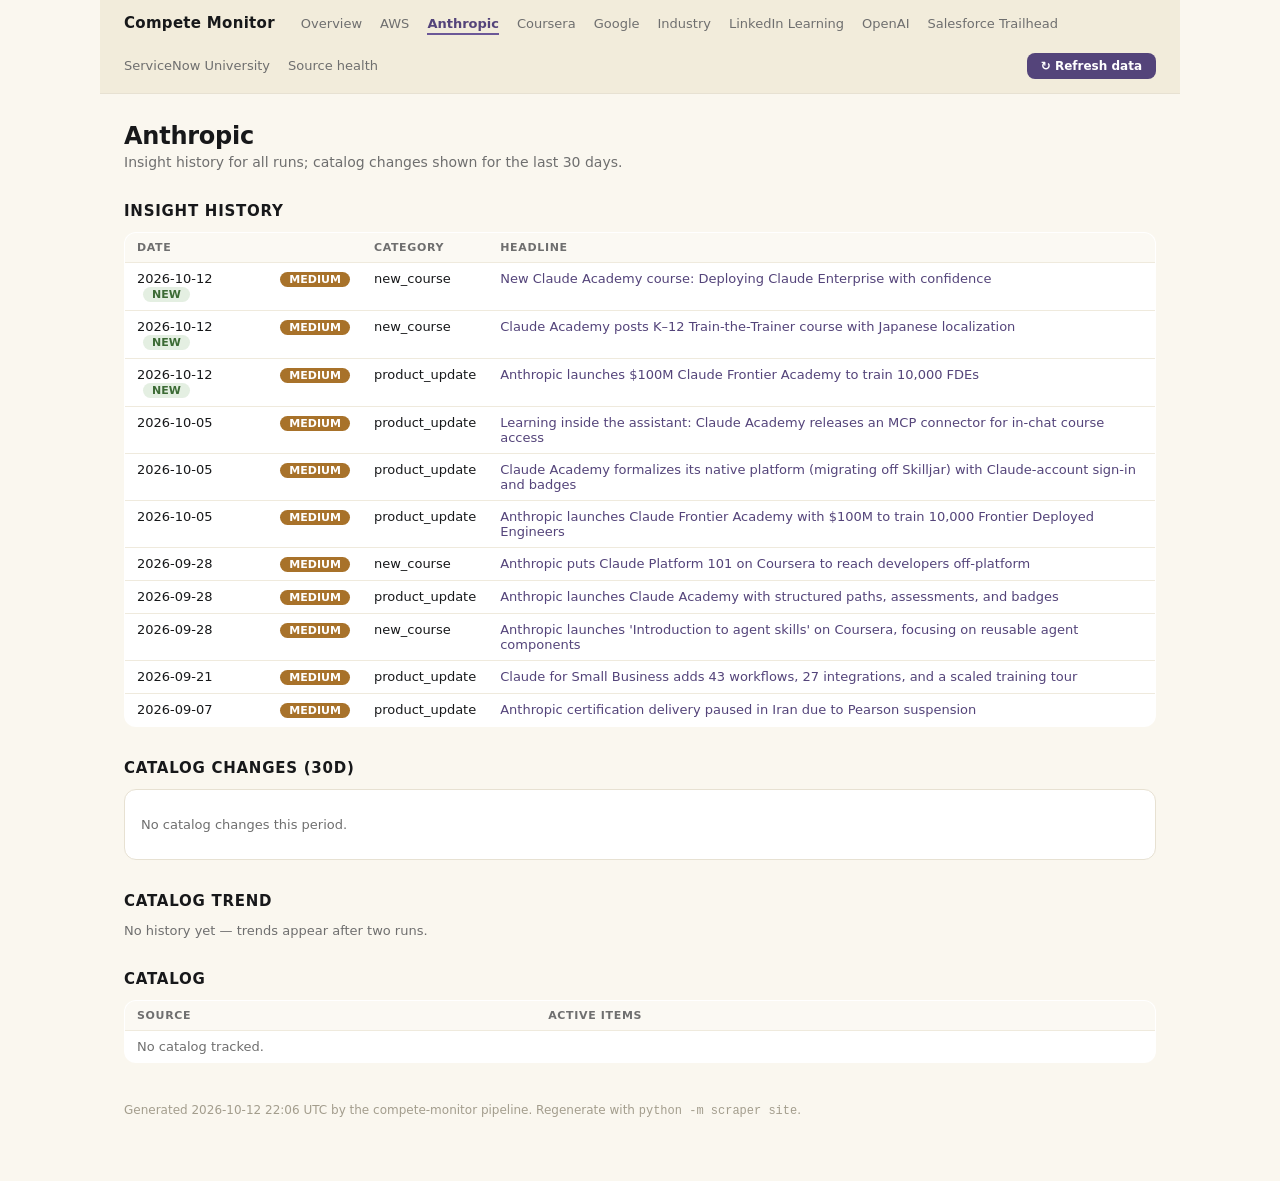
==== commit 5dab5b8d: "Dashboard update 2026-10-12T22:06Z" ====
--- a/competitor-anthropic.html
+++ b/competitor-anthropic.html
@@ -94,7 +94,7 @@
 </head>
 <body>
 <div class="wrap"><nav><a class="brand" href="index.html">Compete Monitor</a><a href="index.html">Overview</a><a href="competitor-aws.html">AWS</a><a href="competitor-anthropic.html" class="active">Anthropic</a><a href="competitor-coursera.html">Coursera</a><a href="competitor-google.html">Google</a><a href="competitor-industry.html">Industry</a><a href="competitor-linkedin-learning.html">LinkedIn Learning</a><a href="competitor-openai.html">OpenAI</a><a href="competitor-salesforce-trailhead.html">Salesforce Trailhead</a><a href="competitor-servicenow-university.html">ServiceNow University</a><a href="sources.html">Source health</a><a class="refresh" href="https://github.com/amyge0510/ASN-Compete-Dashboard/actions/workflows/monitor.yml" target="_blank" rel="noopener" title="Runs a fresh check (takes ~15 minutes); refresh this page afterwards">&#8635; Refresh data</a></nav>
-<h1>Anthropic</h1><div class="sub">Insight history for all runs; catalog changes shown for the last 30 days.</div><h2>Insight history</h2><table><tr><th>Date</th><th></th><th>Category</th><th>Headline</th></tr><tr data-competitor="Anthropic" data-category="product_update" data-sig="medium" data-date="2026-10-05"><td>2026-10-05<span class="chip new">NEW</span></td><td><span class="badge" style="background:#a8722a">MEDIUM</span></td><td>product_update</td><td><a href="https://academy.claude.com/help/mcp">Learning inside the assistant: Claude Academy releases an MCP connector for in‑chat course access</a></td></tr><tr data-competitor="Anthropic" data-category="product_update" data-sig="medium" data-date="2026-10-05"><td>2026-10-05<span class="chip new">NEW</span></td><td><span class="badge" style="background:#a8722a">MEDIUM</span></td><td>product_update</td><td><a href="https://academy.claude.com/help/faq">Claude Academy formalizes its native platform (migrating off Skilljar) with Claude‑account sign‑in and badges</a></td></tr><tr data-competitor="Anthropic" data-category="product_update" data-sig="medium" data-date="2026-10-05"><td>2026-10-05<span class="chip new">NEW</span></td><td><span class="badge" style="background:#a8722a">MEDIUM</span></td><td>product_update</td><td><a href="https://www.anthropic.com/news/claude-frontier-academy">Anthropic launches Claude Frontier Academy with $100M to train 10,000 Frontier Deployed Engineers</a></td></tr><tr data-competitor="Anthropic" data-category="new_course" data-sig="medium" data-date="2026-09-28"><td>2026-09-28</td><td><span class="badge" style="background:#a8722a">MEDIUM</span></td><td>new_course</td><td><a href="https://www.coursera.org/learn/claude-platform-101">Anthropic puts Claude Platform 101 on Coursera to reach developers off‑platform</a></td></tr><tr data-competitor="Anthropic" data-category="product_update" data-sig="medium" data-date="2026-09-28"><td>2026-09-28</td><td><span class="badge" style="background:#a8722a">MEDIUM</span></td><td>product_update</td><td><a href="https://academy.claude.com/courses">Anthropic launches Claude Academy with structured paths, assessments, and badges</a></td></tr><tr data-competitor="Anthropic" data-category="new_course" data-sig="medium" data-date="2026-09-28"><td>2026-09-28</td><td><span class="badge" style="background:#a8722a">MEDIUM</span></td><td>new_course</td><td><a href="https://www.coursera.org/learn/introduction-to-agent-skills">Anthropic launches &#x27;Introduction to agent skills&#x27; on Coursera, focusing on reusable agent components</a></td></tr><tr data-competitor="Anthropic" data-category="product_update" data-sig="medium" data-date="2026-09-21"><td>2026-09-21</td><td><span class="badge" style="background:#a8722a">MEDIUM</span></td><td>product_update</td><td><a href="https://claude.com/blog/claude-for-small-business-launches-new-workflows-integrations-and-training-programs">Claude for Small Business adds 43 workflows, 27 integrations, and a scaled training tour</a></td></tr><tr data-competitor="Anthropic" data-category="product_update" data-sig="medium" data-date="2026-09-07"><td>2026-09-07</td><td><span class="badge" style="background:#a8722a">MEDIUM</span></td><td>product_update</td><td><a href="https://anthropic-partners.skilljar.com/page/faq-certifications">Anthropic certification delivery paused in Iran due to Pearson suspension</a></td></tr></table><h2>Catalog changes (30d)</h2><div class="comp-block"><p class="muted">No catalog changes this period.</p></div><h2>Catalog trend</h2><p class="muted">No history yet — trends appear after two runs.</p><h2>Catalog</h2><table><tr><th>Source</th><th>Active items</th></tr><tr><td colspan="2" class="muted">No catalog tracked.</td></tr></table>
-<footer>Generated 2026-10-05 21:34 UTC by the compete-monitor pipeline. Regenerate with <code>python -m scraper site</code>.</footer></div>
+<h1>Anthropic</h1><div class="sub">Insight history for all runs; catalog changes shown for the last 30 days.</div><h2>Insight history</h2><table><tr><th>Date</th><th></th><th>Category</th><th>Headline</th></tr><tr data-competitor="Anthropic" data-category="new_course" data-sig="medium" data-date="2026-10-12"><td>2026-10-12<span class="chip new">NEW</span></td><td><span class="badge" style="background:#a8722a">MEDIUM</span></td><td>new_course</td><td><a href="https://academy.claude.com/courses/deploying-claude-enterprise-with-confidence">New Claude Academy course: Deploying Claude Enterprise with confidence</a></td></tr><tr data-competitor="Anthropic" data-category="new_course" data-sig="medium" data-date="2026-10-12"><td>2026-10-12<span class="chip new">NEW</span></td><td><span class="badge" style="background:#a8722a">MEDIUM</span></td><td>new_course</td><td><a href="https://academy.claude.com/ja/courses/ai-fluency-for-pk-12-train-the-trainer">Claude Academy posts K–12 Train‑the‑Trainer course with Japanese localization</a></td></tr><tr data-competitor="Anthropic" data-category="product_update" data-sig="medium" data-date="2026-10-12"><td>2026-10-12<span class="chip new">NEW</span></td><td><span class="badge" style="background:#a8722a">MEDIUM</span></td><td>product_update</td><td><a href="https://www.techradar.com/pro/anthropic-earmarks-usd100-million-to-train-over-10-000-ai-engineers-in-push-to-develop-enterprise-ai">Anthropic launches $100M Claude Frontier Academy to train 10,000 FDEs</a></td></tr><tr data-competitor="Anthropic" data-category="product_update" data-sig="medium" data-date="2026-10-05"><td>2026-10-05</td><td><span class="badge" style="background:#a8722a">MEDIUM</span></td><td>product_update</td><td><a href="https://academy.claude.com/help/mcp">Learning inside the assistant: Claude Academy releases an MCP connector for in‑chat course access</a></td></tr><tr data-competitor="Anthropic" data-category="product_update" data-sig="medium" data-date="2026-10-05"><td>2026-10-05</td><td><span class="badge" style="background:#a8722a">MEDIUM</span></td><td>product_update</td><td><a href="https://academy.claude.com/help/faq">Claude Academy formalizes its native platform (migrating off Skilljar) with Claude‑account sign‑in and badges</a></td></tr><tr data-competitor="Anthropic" data-category="product_update" data-sig="medium" data-date="2026-10-05"><td>2026-10-05</td><td><span class="badge" style="background:#a8722a">MEDIUM</span></td><td>product_update</td><td><a href="https://www.anthropic.com/news/claude-frontier-academy">Anthropic launches Claude Frontier Academy with $100M to train 10,000 Frontier Deployed Engineers</a></td></tr><tr data-competitor="Anthropic" data-category="new_course" data-sig="medium" data-date="2026-09-28"><td>2026-09-28</td><td><span class="badge" style="background:#a8722a">MEDIUM</span></td><td>new_course</td><td><a href="https://www.coursera.org/learn/claude-platform-101">Anthropic puts Claude Platform 101 on Coursera to reach developers off‑platform</a></td></tr><tr data-competitor="Anthropic" data-category="product_update" data-sig="medium" data-date="2026-09-28"><td>2026-09-28</td><td><span class="badge" style="background:#a8722a">MEDIUM</span></td><td>product_update</td><td><a href="https://academy.claude.com/courses">Anthropic launches Claude Academy with structured paths, assessments, and badges</a></td></tr><tr data-competitor="Anthropic" data-category="new_course" data-sig="medium" data-date="2026-09-28"><td>2026-09-28</td><td><span class="badge" style="background:#a8722a">MEDIUM</span></td><td>new_course</td><td><a href="https://www.coursera.org/learn/introduction-to-agent-skills">Anthropic launches &#x27;Introduction to agent skills&#x27; on Coursera, focusing on reusable agent components</a></td></tr><tr data-competitor="Anthropic" data-category="product_update" data-sig="medium" data-date="2026-09-21"><td>2026-09-21</td><td><span class="badge" style="background:#a8722a">MEDIUM</span></td><td>product_update</td><td><a href="https://claude.com/blog/claude-for-small-business-launches-new-workflows-integrations-and-training-programs">Claude for Small Business adds 43 workflows, 27 integrations, and a scaled training tour</a></td></tr><tr data-competitor="Anthropic" data-category="product_update" data-sig="medium" data-date="2026-09-07"><td>2026-09-07</td><td><span class="badge" style="background:#a8722a">MEDIUM</span></td><td>product_update</td><td><a href="https://anthropic-partners.skilljar.com/page/faq-certifications">Anthropic certification delivery paused in Iran due to Pearson suspension</a></td></tr></table><h2>Catalog changes (30d)</h2><div class="comp-block"><p class="muted">No catalog changes this period.</p></div><h2>Catalog trend</h2><p class="muted">No history yet — trends appear after two runs.</p><h2>Catalog</h2><table><tr><th>Source</th><th>Active items</th></tr><tr><td colspan="2" class="muted">No catalog tracked.</td></tr></table>
+<footer>Generated 2026-10-12 22:06 UTC by the compete-monitor pipeline. Regenerate with <code>python -m scraper site</code>.</footer></div>
 </body>
 </html>
